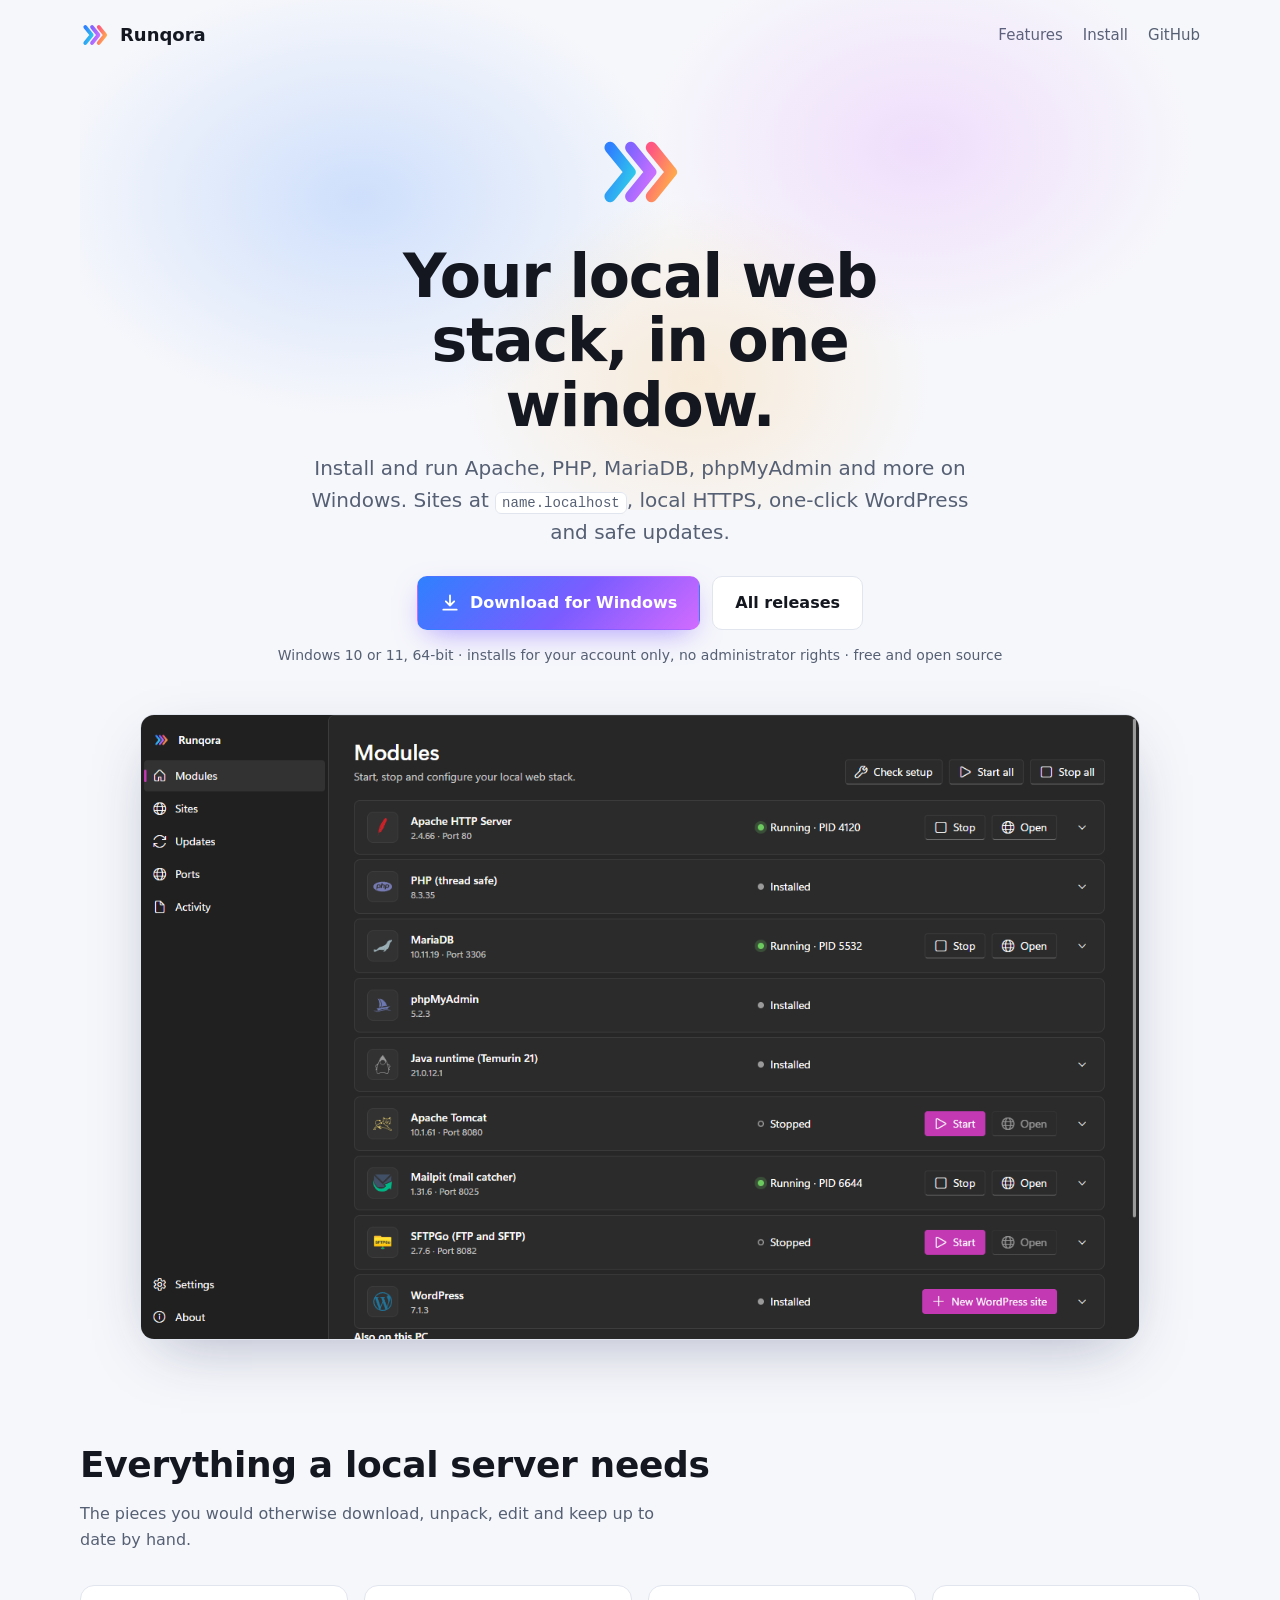
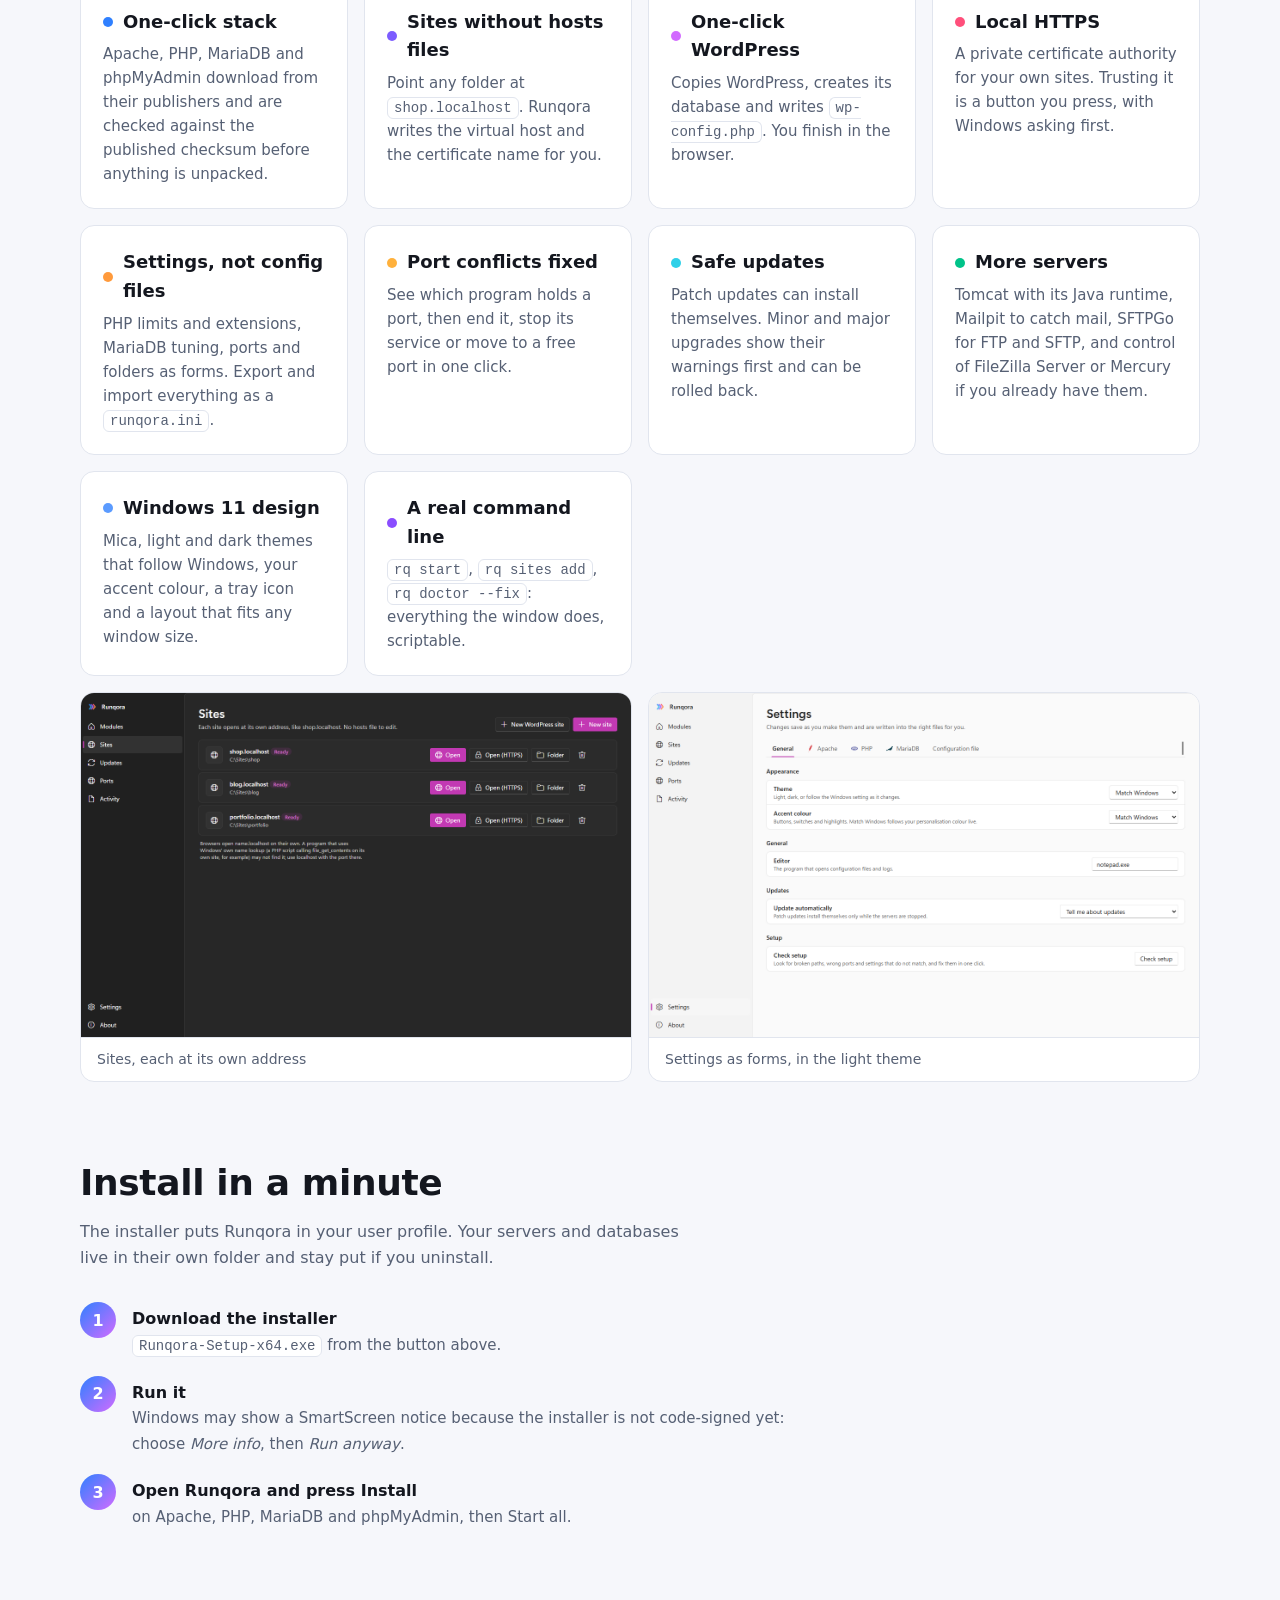
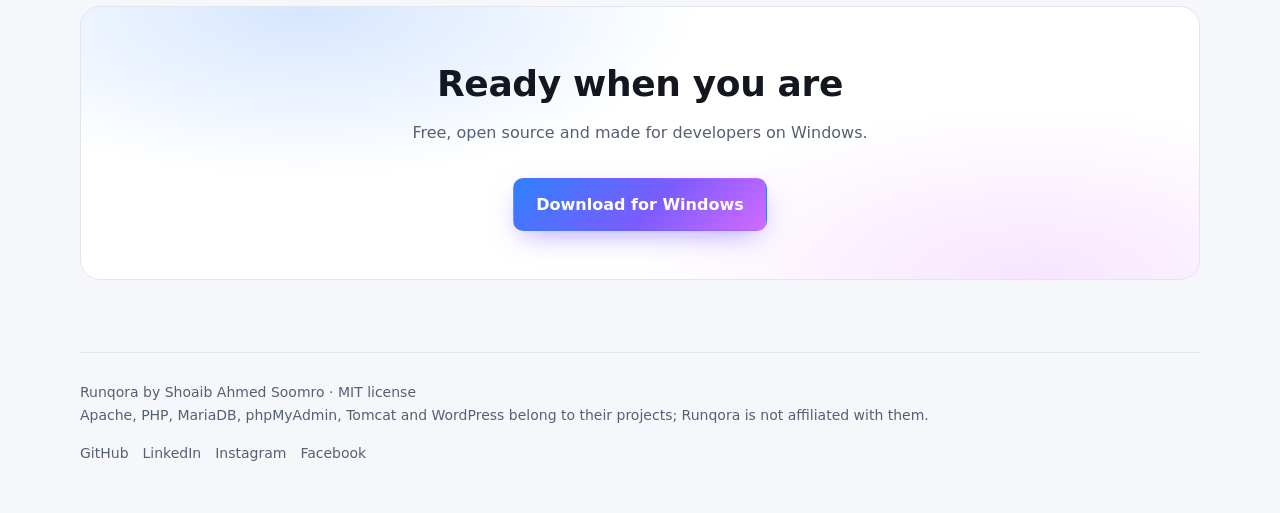
==== docs/index.html @ 094167ae "docs: README and GitHub Pages landing page Feature overview with screenshots, and a one-page downloa" ====
<!doctype html>
<html lang="en">
<head>
<meta charset="utf-8">
<meta name="viewport" content="width=device-width, initial-scale=1">
<title>Runqora - local web stack for Windows</title>
<meta name="description" content="Install and run Apache, PHP, MariaDB, phpMyAdmin and more on Windows from one clean window. Sites, HTTPS, updates and a command line.">
<link rel="icon" href="img/logo.svg" type="image/svg+xml">
<meta property="og:title" content="Runqora">
<meta property="og:description" content="A local web stack for Windows: Apache, PHP, MariaDB and more in one clean window.">
<meta property="og:image" content="https://shoaibahmedsoomro.github.io/runqora/img/modules-dark.png">
<style>
:root {
  --bg: #f6f7fb; --surface: #ffffff; --text: #14171f; --muted: #566074; --border: #e1e5ee;
  --accent: #2563eb; --on-accent: #ffffff; --shadow: 0 20px 60px -20px rgb(30 40 90 / .35);
  --glow-a: #2f80ff33; --glow-b: #d26bff2e; --glow-c: #ffb13c2e;
}
@media (prefers-color-scheme: dark) {
  :root:not([data-theme="light"]) {
    --bg: #0f1117; --surface: #181b24; --text: #f2f4f9; --muted: #9aa4b8; --border: #2a2f3d;
    --accent: #5b9bff; --on-accent: #08111f; --shadow: 0 20px 60px -20px rgb(0 0 0 / .8);
    --glow-a: #2f80ff40; --glow-b: #d26bff33; --glow-c: #ffb13c26;
  }
}
:root[data-theme="dark"] {
  --bg: #0f1117; --surface: #181b24; --text: #f2f4f9; --muted: #9aa4b8; --border: #2a2f3d;
  --accent: #5b9bff; --on-accent: #08111f; --shadow: 0 20px 60px -20px rgb(0 0 0 / .8);
  --glow-a: #2f80ff40; --glow-b: #d26bff33; --glow-c: #ffb13c26;
}
* { box-sizing: border-box; margin: 0; }
html { scroll-behavior: smooth; }
body { font: 16px/1.6 "Segoe UI Variable", "Segoe UI", system-ui, -apple-system, sans-serif; background: var(--bg); color: var(--text); }
a { color: inherit; }
.wrap { width: min(1120px, 100% - 32px); margin-inline: auto; }
header.top { display: flex; align-items: center; justify-content: space-between; gap: 16px; padding: 20px 0; }
.brand { display: flex; align-items: center; gap: 10px; font-weight: 650; font-size: 18px; text-decoration: none; }
.brand img { width: 30px; height: 30px; }
nav.links { display: flex; align-items: center; gap: 20px; font-size: 15px; color: var(--muted); }
nav.links a { text-decoration: none; }
nav.links a:hover { color: var(--text); }
.hero { position: relative; text-align: center; padding: 56px 0 24px; isolation: isolate; }
.hero::before { content: ""; position: absolute; inset: -80px 0 auto; height: 520px; z-index: -1;
  background: radial-gradient(40% 60% at 25% 40%, var(--glow-a), transparent 70%), radial-gradient(35% 55% at 75% 30%, var(--glow-b), transparent 70%), radial-gradient(30% 50% at 55% 75%, var(--glow-c), transparent 70%); }
.hero img.mark { width: 92px; height: 92px; }
h1 { font-size: clamp(34px, 6vw, 60px); line-height: 1.08; letter-spacing: -.02em; margin: 18px auto 14px; max-width: 16ch; }
.lead { font-size: clamp(17px, 2.2vw, 20px); color: var(--muted); max-width: 54ch; margin: 0 auto 28px; }
.cta { display: flex; flex-wrap: wrap; gap: 12px; justify-content: center; }
.btn { display: inline-flex; align-items: center; gap: 10px; padding: 13px 22px; border-radius: 10px; font-weight: 600; text-decoration: none; border: 1px solid var(--border); background: var(--surface); }
.btn.primary { background: linear-gradient(135deg, #2f80ff, #7c5cff 55%, #d26bff); color: #fff; border-color: transparent; box-shadow: 0 10px 30px -10px #7c5cffaa; }
.btn:hover { transform: translateY(-1px); }
.btn:focus-visible, a:focus-visible { outline: 3px solid var(--accent); outline-offset: 3px; }
.fine { color: var(--muted); font-size: 14px; margin-top: 14px; }
.shot { margin: 48px auto 0; width: min(1000px, 100%); border-radius: 14px; border: 1px solid var(--border); box-shadow: var(--shadow); overflow: hidden; background: var(--surface); }
.shot img { display: block; width: 100%; height: auto; }
section { padding: 72px 0 0; }
h2 { font-size: clamp(26px, 4vw, 36px); letter-spacing: -.01em; margin-bottom: 8px; }
.sub { color: var(--muted); margin-bottom: 32px; max-width: 60ch; }
.grid { display: grid; grid-template-columns: repeat(auto-fit, minmax(260px, 1fr)); gap: 16px; }
.card { background: var(--surface); border: 1px solid var(--border); border-radius: 14px; padding: 22px; }
.card h3 { font-size: 18px; margin-bottom: 6px; display: flex; align-items: center; gap: 10px; }
.card h3 i { width: 10px; height: 10px; border-radius: 50%; flex: none; background: var(--c, var(--accent)); }
.card p { color: var(--muted); font-size: 15px; }
.pair { display: grid; grid-template-columns: repeat(auto-fit, minmax(300px, 1fr)); gap: 16px; margin-top: 16px; }
.pair figure { border: 1px solid var(--border); border-radius: 14px; overflow: hidden; background: var(--surface); }
.pair img { display: block; width: 100%; height: auto; }
.pair figcaption { padding: 10px 16px; font-size: 14px; color: var(--muted); border-top: 1px solid var(--border); }
ol.steps { list-style: none; padding: 0; display: grid; gap: 14px; counter-reset: s; max-width: 760px; }
ol.steps li { counter-increment: s; position: relative; padding: 4px 0 4px 52px; }
ol.steps li::before { content: counter(s); position: absolute; left: 0; top: 0; width: 36px; height: 36px; border-radius: 50%; display: grid; place-items: center; font-weight: 700; color: #fff; background: linear-gradient(135deg, #2f80ff, #d26bff); }
ol.steps b { display: block; }
ol.steps span { color: var(--muted); font-size: 15px; }
code { font: 14px/1.4 Consolas, "Cascadia Mono", monospace; background: var(--surface); border: 1px solid var(--border); padding: 2px 6px; border-radius: 6px; }
.cta-band { margin-top: 72px; text-align: center; padding: 48px 20px; border-radius: 20px; border: 1px solid var(--border); background: var(--surface); position: relative; overflow: hidden; isolation: isolate; }
.cta-band::before { content: ""; position: absolute; inset: 0; z-index: -1; background: radial-gradient(50% 90% at 20% 0%, var(--glow-a), transparent 70%), radial-gradient(50% 90% at 85% 100%, var(--glow-b), transparent 70%); }
footer { margin-top: 72px; padding: 28px 0 48px; border-top: 1px solid var(--border); display: flex; flex-wrap: wrap; gap: 16px 32px; justify-content: space-between; color: var(--muted); font-size: 14px; }
footer .social { display: flex; gap: 14px; flex-wrap: wrap; }
footer a { text-decoration: none; }
footer a:hover { color: var(--text); text-decoration: underline; }
@media (max-width: 560px) { nav.links a.hide-sm { display: none; } .btn { width: 100%; justify-content: center; } }
@media (prefers-reduced-motion: reduce) { html { scroll-behavior: auto; } .btn:hover { transform: none; } }
</style>
</head>
<body>
<div class="wrap">
  <header class="top">
    <a class="brand" href="#"><img src="img/logo.svg" alt="">Runqora</a>
    <nav class="links" aria-label="Main">
      <a class="hide-sm" href="#features">Features</a>
      <a class="hide-sm" href="#install">Install</a>
      <a href="https://github.com/ShoaibAhmedSoomro/runqora">GitHub</a>
    </nav>
  </header>

  <main>
    <div class="hero">
      <img class="mark" src="img/logo.svg" alt="Runqora logo">
      <h1>Your local web stack, in one window.</h1>
      <p class="lead">Install and run Apache, PHP, MariaDB, phpMyAdmin and more on Windows. Sites at <code>name.localhost</code>, local HTTPS, one-click WordPress and safe updates.</p>
      <div class="cta">
        <a class="btn primary" id="dl" href="https://github.com/ShoaibAhmedSoomro/runqora/releases/latest/download/Runqora-Setup-x64.exe">
          <svg width="20" height="20" viewBox="0 0 24 24" fill="none" stroke="currentColor" stroke-width="2.2" stroke-linecap="round" stroke-linejoin="round" aria-hidden="true"><path d="M12 3v12m0 0l-5-5m5 5l5-5M4 20h16"/></svg>
          Download for Windows
        </a>
        <a class="btn" href="https://github.com/ShoaibAhmedSoomro/runqora/releases">All releases</a>
      </div>
      <p class="fine">Windows 10 or 11, 64-bit · installs for your account only, no administrator rights · <span id="ver">free and open source</span></p>
      <div class="shot"><img src="img/modules-dark.png" alt="The Runqora modules page showing Apache, PHP, MariaDB and phpMyAdmin"></div>
    </div>

    <section id="features">
      <h2>Everything a local server needs</h2>
      <p class="sub">The pieces you would otherwise download, unpack, edit and keep up to date by hand.</p>
      <div class="grid">
        <div class="card" style="--c:#2f80ff"><h3><i></i>One-click stack</h3><p>Apache, PHP, MariaDB and phpMyAdmin download from their publishers and are checked against the published checksum before anything is unpacked.</p></div>
        <div class="card" style="--c:#7c5cff"><h3><i></i>Sites without hosts files</h3><p>Point any folder at <code>shop.localhost</code>. Runqora writes the virtual host and the certificate name for you.</p></div>
        <div class="card" style="--c:#d26bff"><h3><i></i>One-click WordPress</h3><p>Copies WordPress, creates its database and writes <code>wp-config.php</code>. You finish in the browser.</p></div>
        <div class="card" style="--c:#ff4f7b"><h3><i></i>Local HTTPS</h3><p>A private certificate authority for your own sites. Trusting it is a button you press, with Windows asking first.</p></div>
        <div class="card" style="--c:#ff9a3c"><h3><i></i>Settings, not config files</h3><p>PHP limits and extensions, MariaDB tuning, ports and folders as forms. Export and import everything as a <code>runqora.ini</code>.</p></div>
        <div class="card" style="--c:#ffb13c"><h3><i></i>Port conflicts fixed</h3><p>See which program holds a port, then end it, stop its service or move to a free port in one click.</p></div>
        <div class="card" style="--c:#2fd0e8"><h3><i></i>Safe updates</h3><p>Patch updates can install themselves. Minor and major upgrades show their warnings first and can be rolled back.</p></div>
        <div class="card" style="--c:#00c389"><h3><i></i>More servers</h3><p>Tomcat with its Java runtime, Mailpit to catch mail, SFTPGo for FTP and SFTP, and control of FileZilla Server or Mercury if you already have them.</p></div>
        <div class="card" style="--c:#5b9bff"><h3><i></i>Windows 11 design</h3><p>Mica, light and dark themes that follow Windows, your accent colour, a tray icon and a layout that fits any window size.</p></div>
        <div class="card" style="--c:#8a4dff"><h3><i></i>A real command line</h3><p><code>rq start</code>, <code>rq sites add</code>, <code>rq doctor --fix</code>: everything the window does, scriptable.</p></div>
      </div>
      <div class="pair">
        <figure><img src="img/sites-dark.png" alt="Sites page" loading="lazy"><figcaption>Sites, each at its own address</figcaption></figure>
        <figure><img src="img/settings-light.png" alt="Settings page in the light theme" loading="lazy"><figcaption>Settings as forms, in the light theme</figcaption></figure>
      </div>
    </section>

    <section id="install">
      <h2>Install in a minute</h2>
      <p class="sub">The installer puts Runqora in your user profile. Your servers and databases live in their own folder and stay put if you uninstall.</p>
      <ol class="steps">
        <li><b>Download the installer</b><span><code>Runqora-Setup-x64.exe</code> from the button above.</span></li>
        <li><b>Run it</b><span>Windows may show a SmartScreen notice because the installer is not code-signed yet: choose <i>More info</i>, then <i>Run anyway</i>.</span></li>
        <li><b>Open Runqora and press Install</b><span>on Apache, PHP, MariaDB and phpMyAdmin, then Start all.</span></li>
      </ol>
    </section>

    <div class="cta-band">
      <h2>Ready when you are</h2>
      <p class="sub" style="margin-inline:auto">Free, open source and made for developers on Windows.</p>
      <a class="btn primary" href="https://github.com/ShoaibAhmedSoomro/runqora/releases/latest/download/Runqora-Setup-x64.exe">Download for Windows</a>
    </div>
  </main>

  <footer>
    <div>Runqora by <a href="https://github.com/ShoaibAhmedSoomro">Shoaib Ahmed Soomro</a> · <a href="https://github.com/ShoaibAhmedSoomro/runqora/blob/main/LICENSE">MIT license</a><br>Apache, PHP, MariaDB, phpMyAdmin, Tomcat and WordPress belong to their projects; Runqora is not affiliated with them.</div>
    <div class="social">
      <a href="https://github.com/ShoaibAhmedSoomro">GitHub</a>
      <a href="https://www.linkedin.com/in/shoaibaofficial/">LinkedIn</a>
      <a href="https://www.instagram.com/shoaib_ahmedsoomro">Instagram</a>
      <a href="https://www.facebook.com/shoaibahmedsoomroofficial/">Facebook</a>
    </div>
  </footer>
</div>
<script>
// show the newest version number from GitHub; the page works without it
fetch("https://api.github.com/repos/ShoaibAhmedSoomro/runqora/releases/latest").then((r) => (r.ok ? r.json() : null)).then((d) => {
  if (d && d.tag_name) document.getElementById("ver").textContent = "version " + d.tag_name.replace(/^v/, "");
}).catch(() => {});
</script>
</body>
</html>
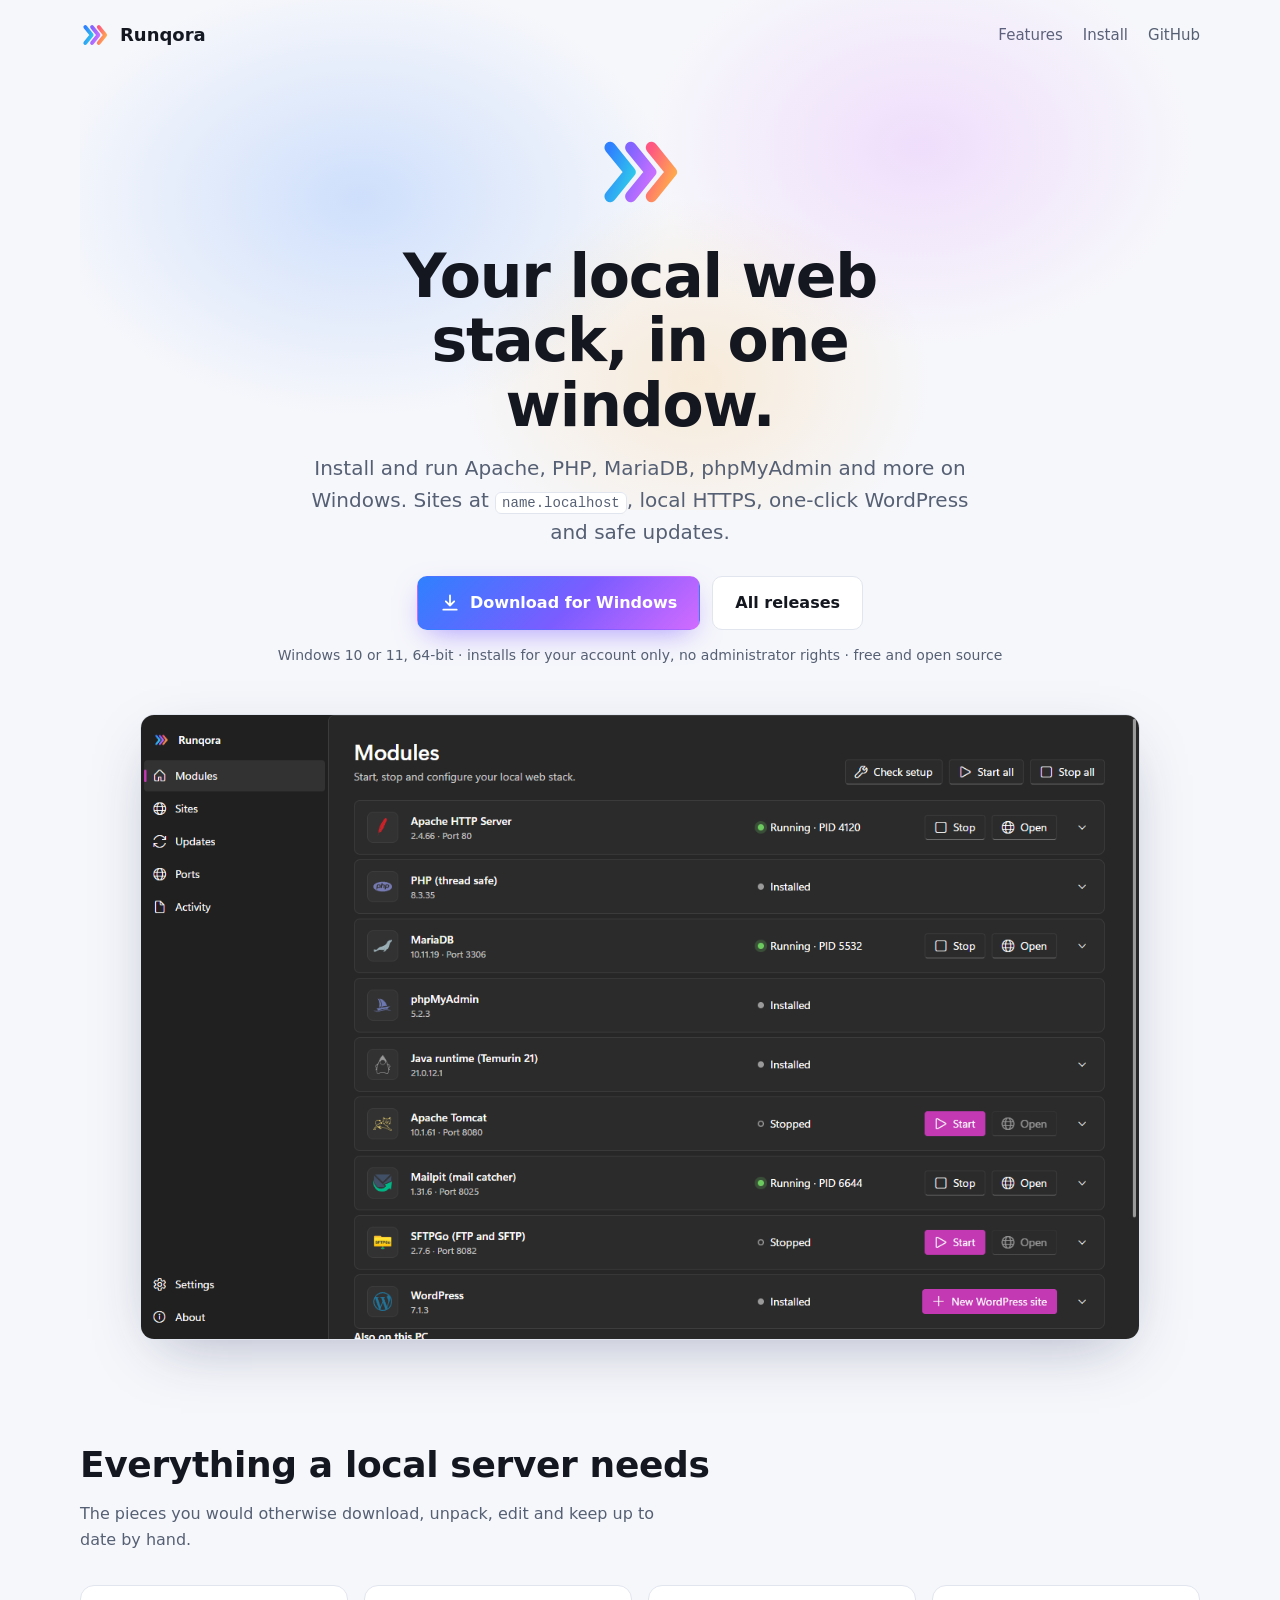
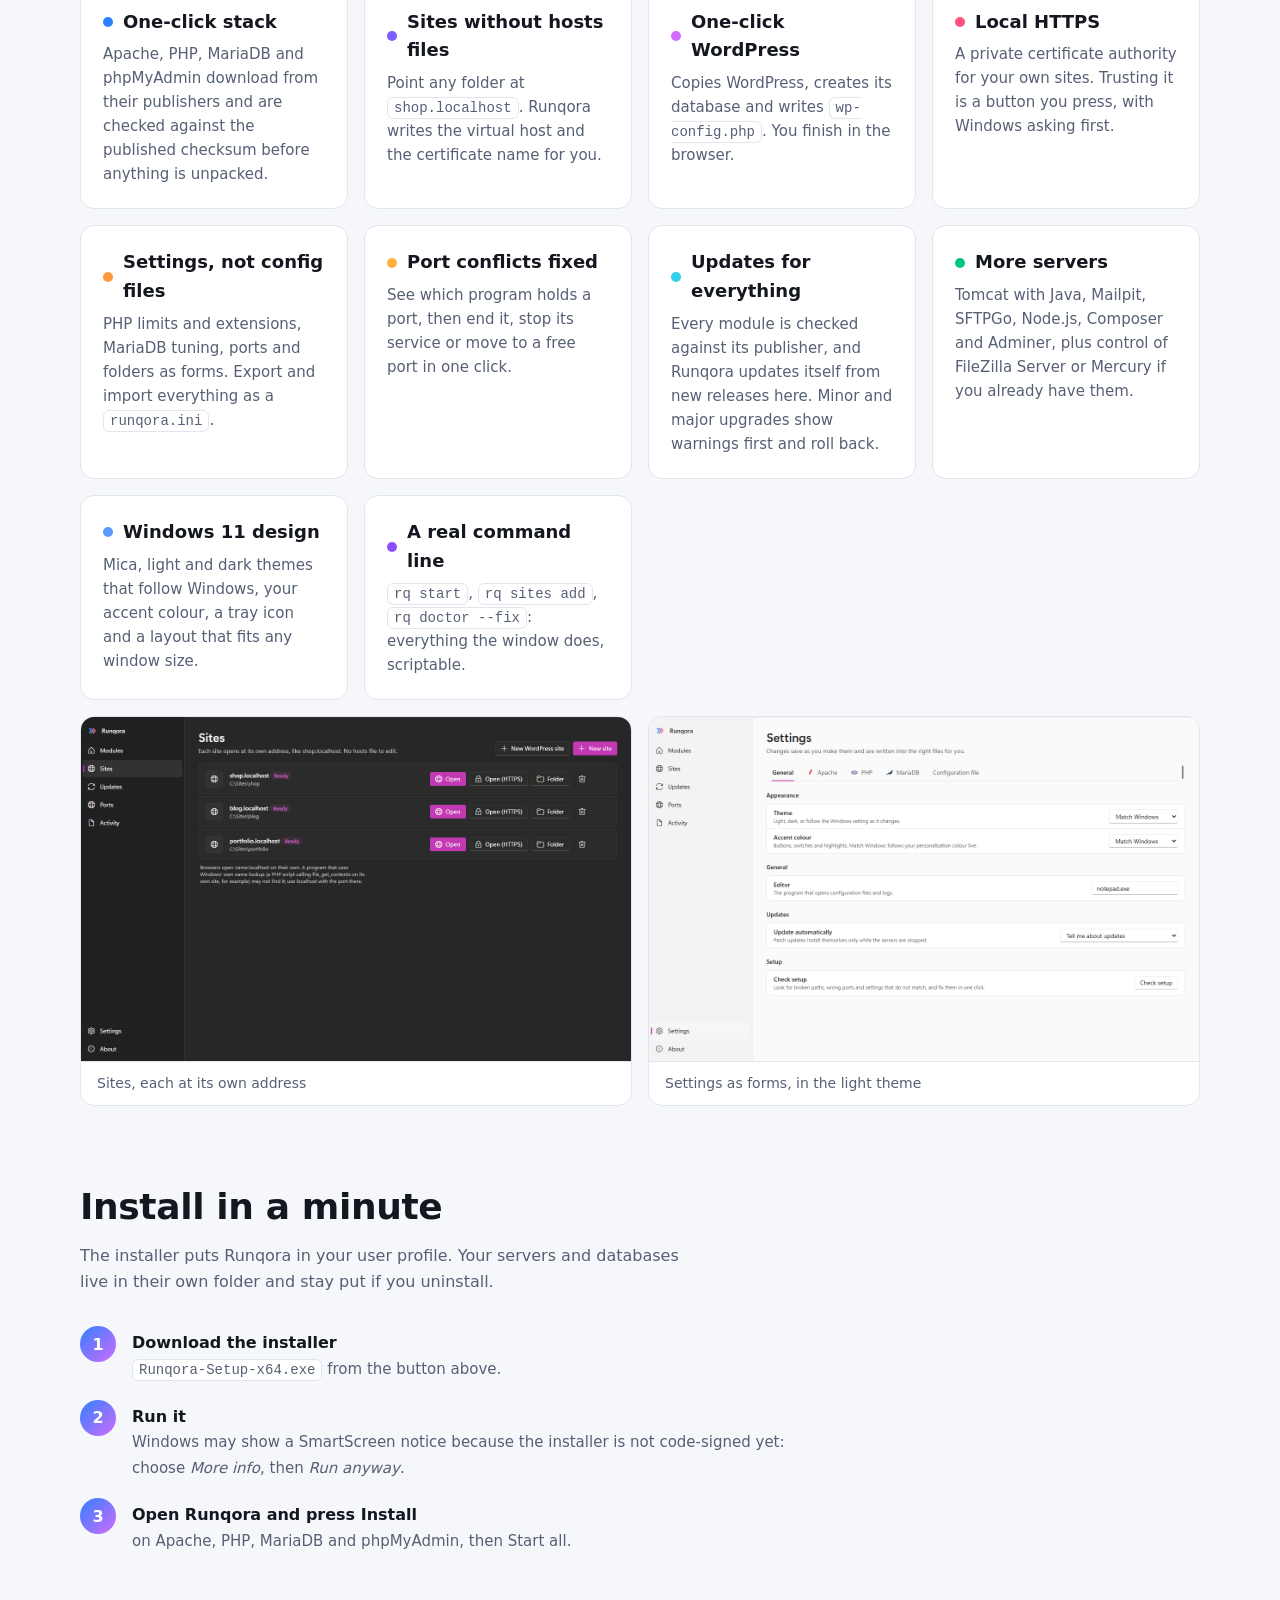
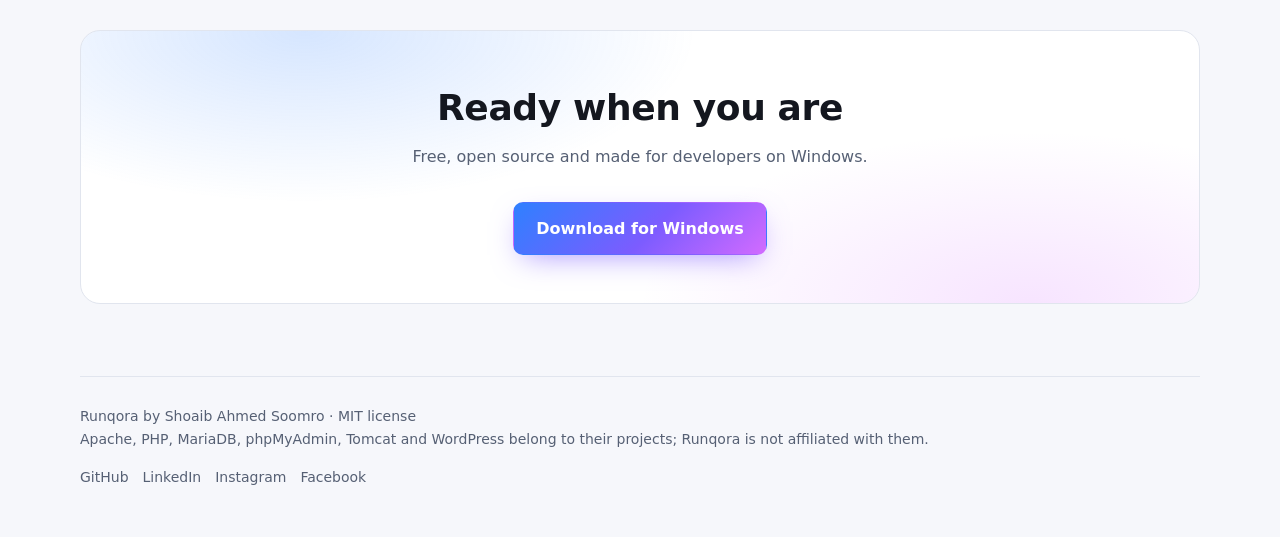
==== commit 41224331: "chore: release tooling, docs and version 0.2.0 scripts/release.ps1 bumps the version, builds the ins" ====
--- a/docs/index.html
+++ b/docs/index.html
@@ -117,8 +117,8 @@
         <div class="card" style="--c:#ff4f7b"><h3><i></i>Local HTTPS</h3><p>A private certificate authority for your own sites. Trusting it is a button you press, with Windows asking first.</p></div>
         <div class="card" style="--c:#ff9a3c"><h3><i></i>Settings, not config files</h3><p>PHP limits and extensions, MariaDB tuning, ports and folders as forms. Export and import everything as a <code>runqora.ini</code>.</p></div>
         <div class="card" style="--c:#ffb13c"><h3><i></i>Port conflicts fixed</h3><p>See which program holds a port, then end it, stop its service or move to a free port in one click.</p></div>
-        <div class="card" style="--c:#2fd0e8"><h3><i></i>Safe updates</h3><p>Patch updates can install themselves. Minor and major upgrades show their warnings first and can be rolled back.</p></div>
-        <div class="card" style="--c:#00c389"><h3><i></i>More servers</h3><p>Tomcat with its Java runtime, Mailpit to catch mail, SFTPGo for FTP and SFTP, and control of FileZilla Server or Mercury if you already have them.</p></div>
+        <div class="card" style="--c:#2fd0e8"><h3><i></i>Updates for everything</h3><p>Every module is checked against its publisher, and Runqora updates itself from new releases here. Minor and major upgrades show warnings first and roll back.</p></div>
+        <div class="card" style="--c:#00c389"><h3><i></i>More servers</h3><p>Tomcat with Java, Mailpit, SFTPGo, Node.js, Composer and Adminer, plus control of FileZilla Server or Mercury if you already have them.</p></div>
         <div class="card" style="--c:#5b9bff"><h3><i></i>Windows 11 design</h3><p>Mica, light and dark themes that follow Windows, your accent colour, a tray icon and a layout that fits any window size.</p></div>
         <div class="card" style="--c:#8a4dff"><h3><i></i>A real command line</h3><p><code>rq start</code>, <code>rq sites add</code>, <code>rq doctor --fix</code>: everything the window does, scriptable.</p></div>
       </div>
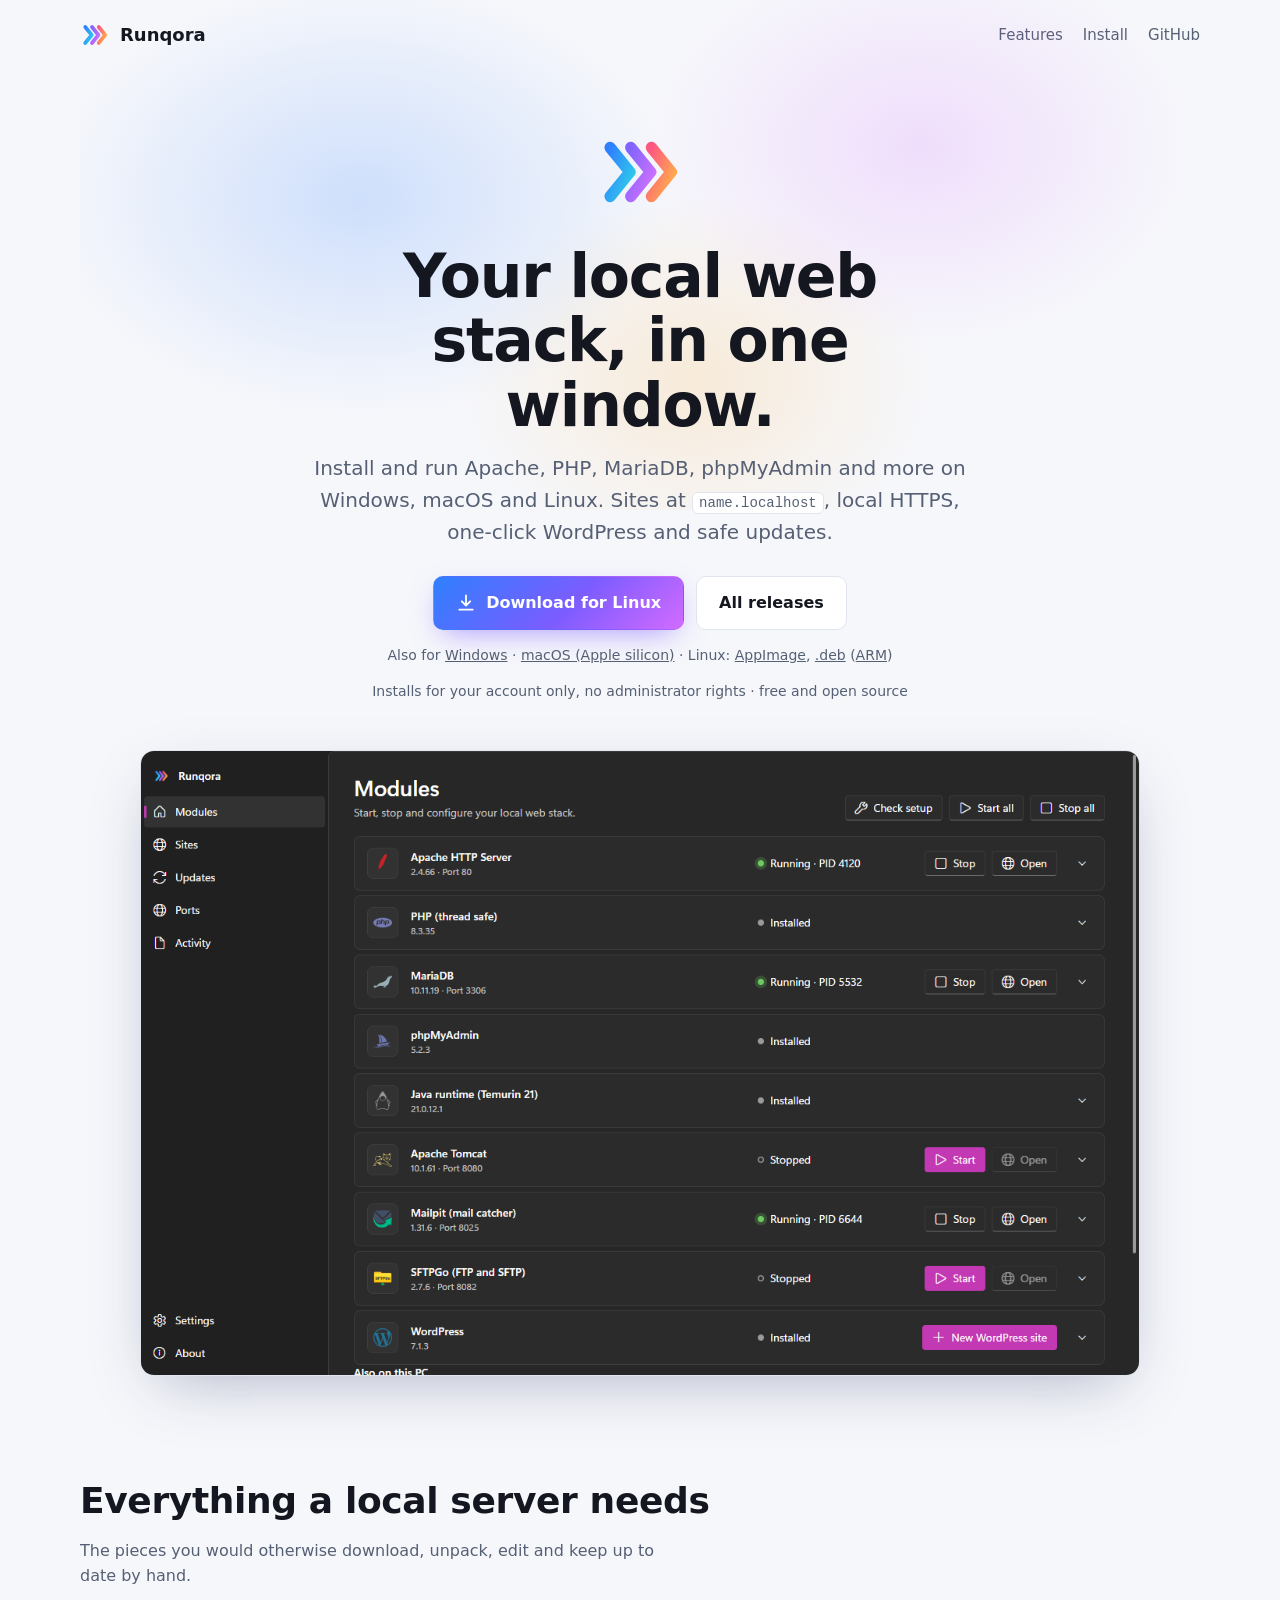
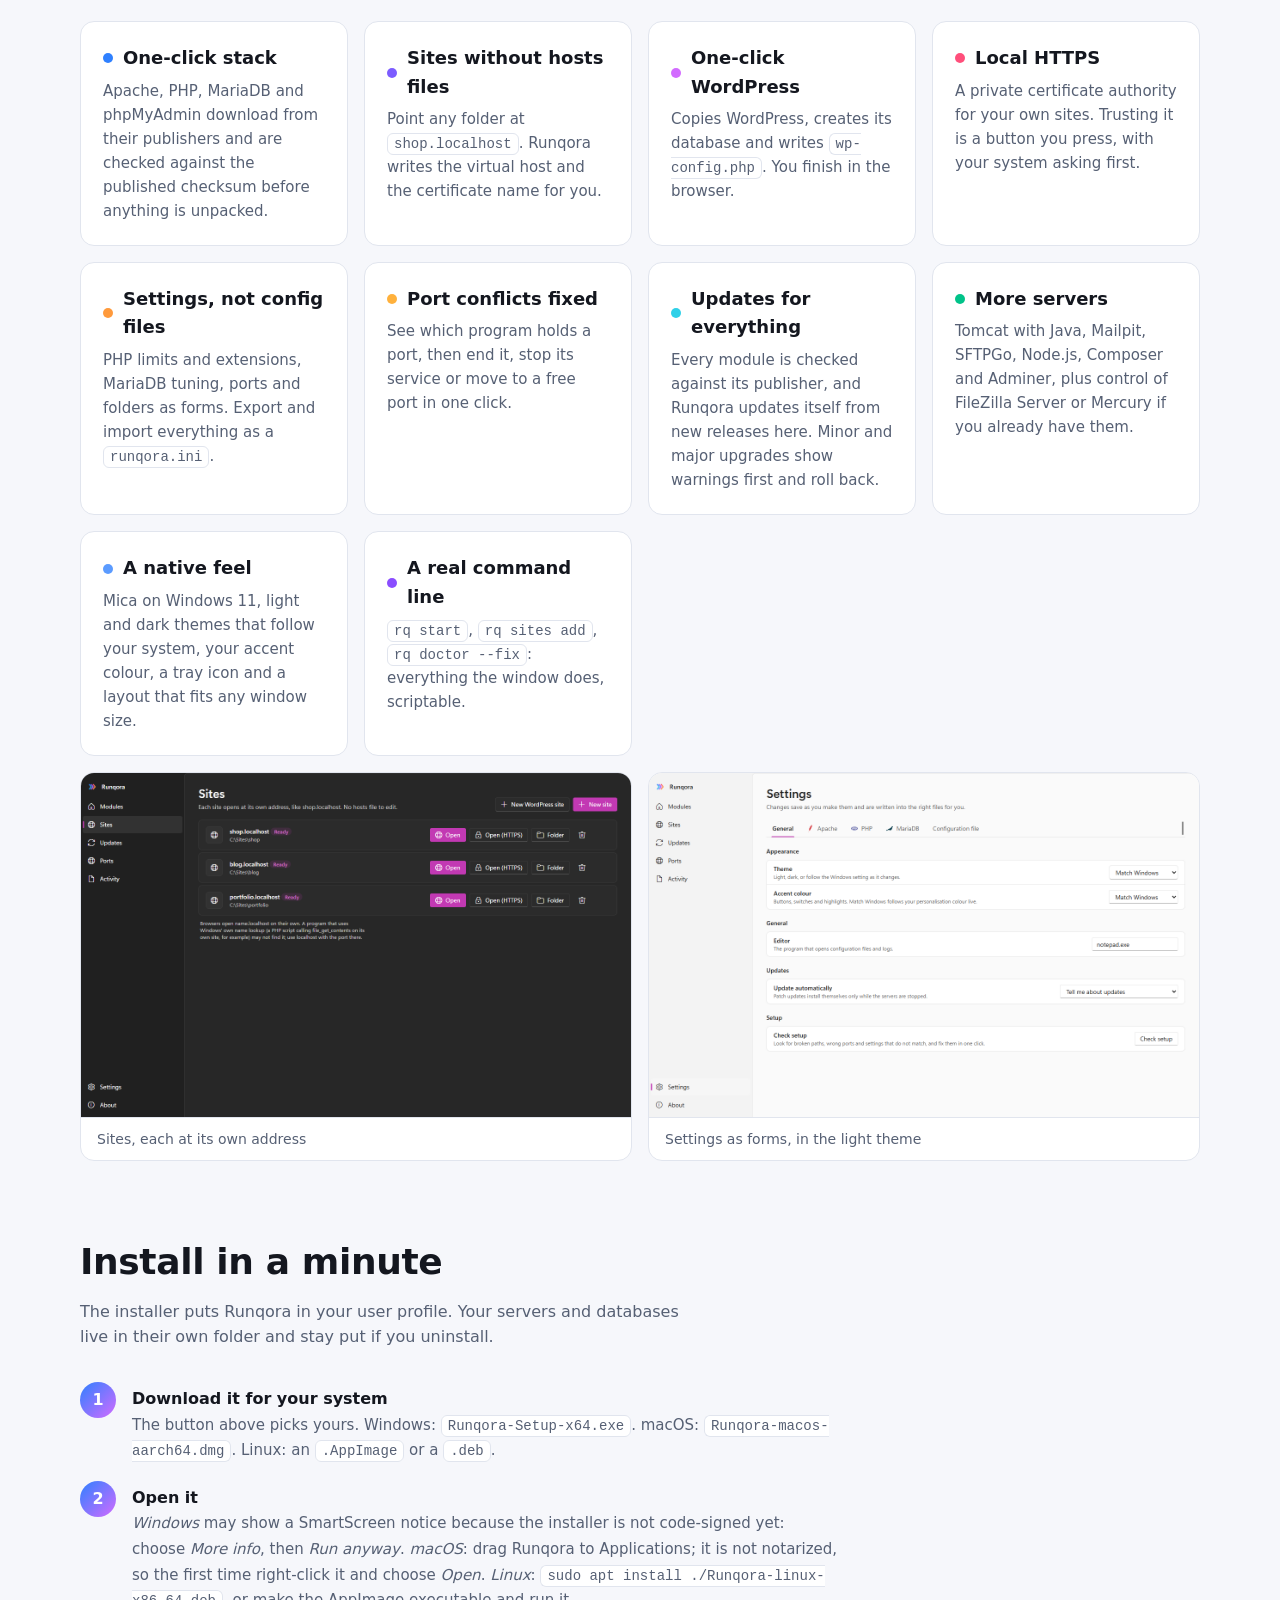
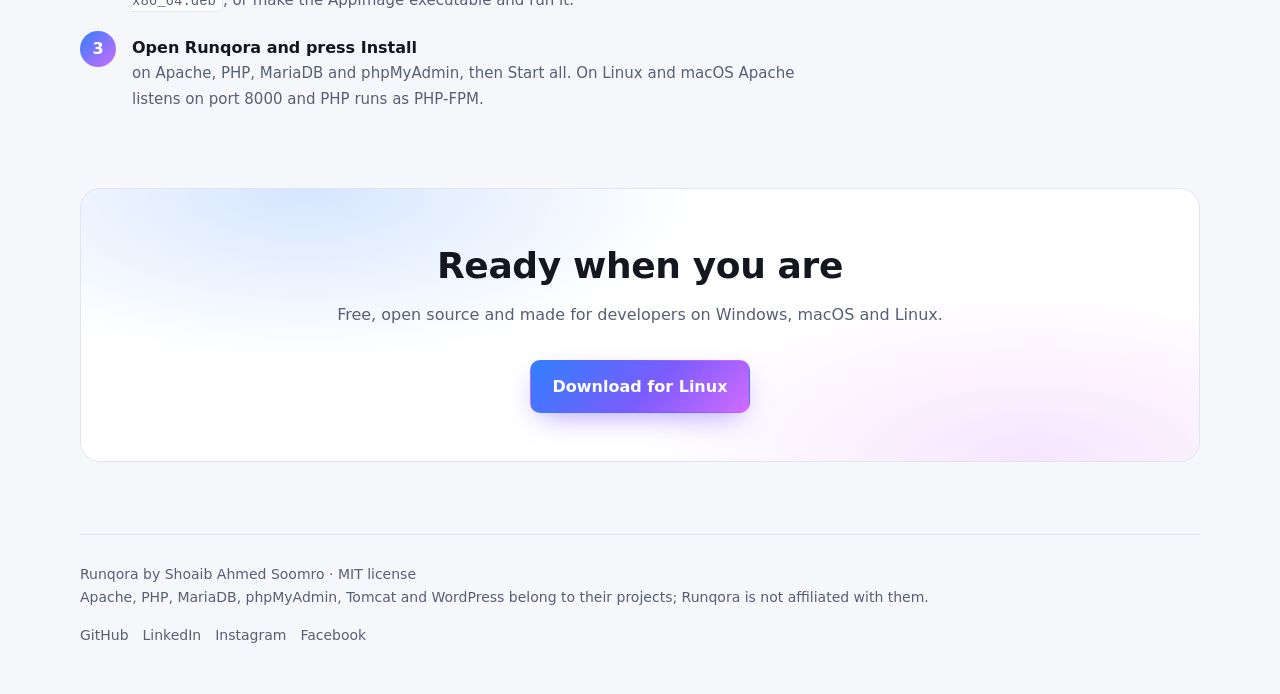
==== commit 9d20000e: "docs: README, landing page and releasing notes for Linux and macOS Co-Authored-By: Claude Sonnet 5.5" ====
--- a/docs/index.html
+++ b/docs/index.html
@@ -3,11 +3,11 @@
 <head>
 <meta charset="utf-8">
 <meta name="viewport" content="width=device-width, initial-scale=1">
-<title>Runqora - local web stack for Windows</title>
-<meta name="description" content="Install and run Apache, PHP, MariaDB, phpMyAdmin and more on Windows from one clean window. Sites, HTTPS, updates and a command line.">
+<title>Runqora - local web stack for Windows, macOS and Linux</title>
+<meta name="description" content="Install and run Apache, PHP, MariaDB, phpMyAdmin and more on Windows, macOS and Linux from one clean window. Sites, HTTPS, updates and a command line.">
 <link rel="icon" href="img/logo.svg" type="image/svg+xml">
 <meta property="og:title" content="Runqora">
-<meta property="og:description" content="A local web stack for Windows: Apache, PHP, MariaDB and more in one clean window.">
+<meta property="og:description" content="A local web stack for Windows, macOS and Linux: Apache, PHP, MariaDB and more in one clean window.">
 <meta property="og:image" content="https://shoaibahmedsoomro.github.io/runqora/img/modules-dark.png">
 <style>
 :root {
@@ -95,15 +95,16 @@
     <div class="hero">
       <img class="mark" src="img/logo.svg" alt="Runqora logo">
       <h1>Your local web stack, in one window.</h1>
-      <p class="lead">Install and run Apache, PHP, MariaDB, phpMyAdmin and more on Windows. Sites at <code>name.localhost</code>, local HTTPS, one-click WordPress and safe updates.</p>
+      <p class="lead">Install and run Apache, PHP, MariaDB, phpMyAdmin and more on Windows, macOS and Linux. Sites at <code>name.localhost</code>, local HTTPS, one-click WordPress and safe updates.</p>
       <div class="cta">
         <a class="btn primary" id="dl" href="https://github.com/ShoaibAhmedSoomro/runqora/releases/latest/download/Runqora-Setup-x64.exe">
           <svg width="20" height="20" viewBox="0 0 24 24" fill="none" stroke="currentColor" stroke-width="2.2" stroke-linecap="round" stroke-linejoin="round" aria-hidden="true"><path d="M12 3v12m0 0l-5-5m5 5l5-5M4 20h16"/></svg>
-          Download for Windows
+          <span id="dl-label">Download for Windows</span>
         </a>
         <a class="btn" href="https://github.com/ShoaibAhmedSoomro/runqora/releases">All releases</a>
       </div>
-      <p class="fine">Windows 10 or 11, 64-bit · installs for your account only, no administrator rights · <span id="ver">free and open source</span></p>
+      <p class="fine" id="others">Also for <a href="https://github.com/ShoaibAhmedSoomro/runqora/releases/latest/download/Runqora-Setup-x64.exe">Windows</a> · <a href="https://github.com/ShoaibAhmedSoomro/runqora/releases/latest/download/Runqora-macos-aarch64.dmg">macOS (Apple silicon)</a> · Linux: <a href="https://github.com/ShoaibAhmedSoomro/runqora/releases/latest/download/Runqora-linux-x86_64.AppImage">AppImage</a>, <a href="https://github.com/ShoaibAhmedSoomro/runqora/releases/latest/download/Runqora-linux-x86_64.deb">.deb</a> (<a href="https://github.com/ShoaibAhmedSoomro/runqora/releases/latest/download/Runqora-linux-aarch64.AppImage">ARM</a>)</p>
+      <p class="fine">Installs for your account only, no administrator rights · <span id="ver">free and open source</span></p>
       <div class="shot"><img src="img/modules-dark.png" alt="The Runqora modules page showing Apache, PHP, MariaDB and phpMyAdmin"></div>
     </div>
 
@@ -114,12 +115,12 @@
         <div class="card" style="--c:#2f80ff"><h3><i></i>One-click stack</h3><p>Apache, PHP, MariaDB and phpMyAdmin download from their publishers and are checked against the published checksum before anything is unpacked.</p></div>
         <div class="card" style="--c:#7c5cff"><h3><i></i>Sites without hosts files</h3><p>Point any folder at <code>shop.localhost</code>. Runqora writes the virtual host and the certificate name for you.</p></div>
         <div class="card" style="--c:#d26bff"><h3><i></i>One-click WordPress</h3><p>Copies WordPress, creates its database and writes <code>wp-config.php</code>. You finish in the browser.</p></div>
-        <div class="card" style="--c:#ff4f7b"><h3><i></i>Local HTTPS</h3><p>A private certificate authority for your own sites. Trusting it is a button you press, with Windows asking first.</p></div>
+        <div class="card" style="--c:#ff4f7b"><h3><i></i>Local HTTPS</h3><p>A private certificate authority for your own sites. Trusting it is a button you press, with your system asking first.</p></div>
         <div class="card" style="--c:#ff9a3c"><h3><i></i>Settings, not config files</h3><p>PHP limits and extensions, MariaDB tuning, ports and folders as forms. Export and import everything as a <code>runqora.ini</code>.</p></div>
         <div class="card" style="--c:#ffb13c"><h3><i></i>Port conflicts fixed</h3><p>See which program holds a port, then end it, stop its service or move to a free port in one click.</p></div>
         <div class="card" style="--c:#2fd0e8"><h3><i></i>Updates for everything</h3><p>Every module is checked against its publisher, and Runqora updates itself from new releases here. Minor and major upgrades show warnings first and roll back.</p></div>
         <div class="card" style="--c:#00c389"><h3><i></i>More servers</h3><p>Tomcat with Java, Mailpit, SFTPGo, Node.js, Composer and Adminer, plus control of FileZilla Server or Mercury if you already have them.</p></div>
-        <div class="card" style="--c:#5b9bff"><h3><i></i>Windows 11 design</h3><p>Mica, light and dark themes that follow Windows, your accent colour, a tray icon and a layout that fits any window size.</p></div>
+        <div class="card" style="--c:#5b9bff"><h3><i></i>A native feel</h3><p>Mica on Windows 11, light and dark themes that follow your system, your accent colour, a tray icon and a layout that fits any window size.</p></div>
         <div class="card" style="--c:#8a4dff"><h3><i></i>A real command line</h3><p><code>rq start</code>, <code>rq sites add</code>, <code>rq doctor --fix</code>: everything the window does, scriptable.</p></div>
       </div>
       <div class="pair">
@@ -132,16 +133,16 @@
       <h2>Install in a minute</h2>
       <p class="sub">The installer puts Runqora in your user profile. Your servers and databases live in their own folder and stay put if you uninstall.</p>
       <ol class="steps">
-        <li><b>Download the installer</b><span><code>Runqora-Setup-x64.exe</code> from the button above.</span></li>
-        <li><b>Run it</b><span>Windows may show a SmartScreen notice because the installer is not code-signed yet: choose <i>More info</i>, then <i>Run anyway</i>.</span></li>
-        <li><b>Open Runqora and press Install</b><span>on Apache, PHP, MariaDB and phpMyAdmin, then Start all.</span></li>
+        <li><b>Download it for your system</b><span>The button above picks yours. Windows: <code>Runqora-Setup-x64.exe</code>. macOS: <code>Runqora-macos-aarch64.dmg</code>. Linux: an <code>.AppImage</code> or a <code>.deb</code>.</span></li>
+        <li><b>Open it</b><span><i>Windows</i> may show a SmartScreen notice because the installer is not code-signed yet: choose <i>More info</i>, then <i>Run anyway</i>. <i>macOS</i>: drag Runqora to Applications; it is not notarized, so the first time right-click it and choose <i>Open</i>. <i>Linux</i>: <code>sudo apt install ./Runqora-linux-x86_64.deb</code>, or make the AppImage executable and run it.</span></li>
+        <li><b>Open Runqora and press Install</b><span>on Apache, PHP, MariaDB and phpMyAdmin, then Start all. On Linux and macOS Apache listens on port 8000 and PHP runs as PHP-FPM.</span></li>
       </ol>
     </section>
 
     <div class="cta-band">
       <h2>Ready when you are</h2>
-      <p class="sub" style="margin-inline:auto">Free, open source and made for developers on Windows.</p>
-      <a class="btn primary" href="https://github.com/ShoaibAhmedSoomro/runqora/releases/latest/download/Runqora-Setup-x64.exe">Download for Windows</a>
+      <p class="sub" style="margin-inline:auto">Free, open source and made for developers on Windows, macOS and Linux.</p>
+      <a class="btn primary" id="dl2" href="https://github.com/ShoaibAhmedSoomro/runqora/releases/latest/download/Runqora-Setup-x64.exe">Download for Windows</a>
     </div>
   </main>
 
@@ -156,6 +157,19 @@
   </footer>
 </div>
 <script>
+// the main button follows the visitor's system; every other download is linked under it
+(function () {
+  var ua = navigator.userAgent, p = (navigator.userAgentData && navigator.userAgentData.platform) || navigator.platform || "";
+  var base = "https://github.com/ShoaibAhmedSoomro/runqora/releases/latest/download/", pick = null;
+  if (/Mac/i.test(p) || /Mac OS X/.test(ua)) pick = ["macOS", "Runqora-macos-aarch64.dmg"];
+  else if (/Linux/i.test(p) && !/Android/.test(ua)) pick = ["Linux", /aarch64|arm/i.test(ua) ? "Runqora-linux-aarch64.AppImage" : "Runqora-linux-x86_64.AppImage"];
+  if (!pick) return;
+  var a = document.getElementById("dl"), b = document.getElementById("dl2");
+  a.href = base + pick[1];
+  document.getElementById("dl-label").textContent = "Download for " + pick[0];
+  if (b) { b.href = base + pick[1]; b.textContent = "Download for " + pick[0]; }
+})();
+
 // show the newest version number from GitHub; the page works without it
 fetch("https://api.github.com/repos/ShoaibAhmedSoomro/runqora/releases/latest").then((r) => (r.ok ? r.json() : null)).then((d) => {
   if (d && d.tag_name) document.getElementById("ver").textContent = "version " + d.tag_name.replace(/^v/, "");
